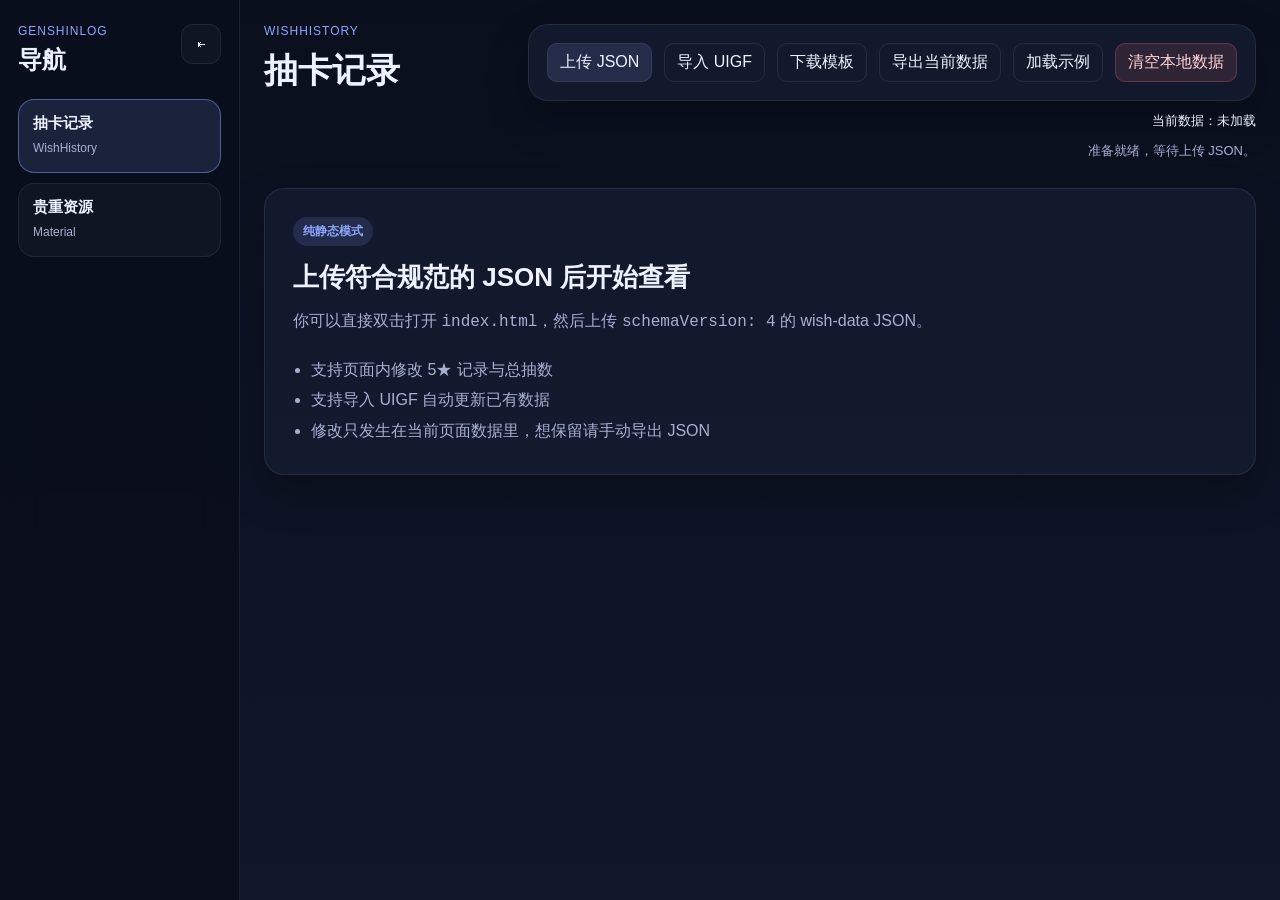
==== index.html @ 631bf640 "Upload website src file" ====
<!doctype html>
<html lang="zh-CN">
  <head>
    <meta charset="UTF-8" />
    <meta name="viewport" content="width=device-width, initial-scale=1.0" />
    <title>原神记录站</title>
    <style>
      :root {
        --bg: #0b1020;
        --panel: #151b2f;
        --border: rgba(255, 255, 255, 0.08);
        --text: #eef2ff;
        --muted: #a7b0d0;
        --accent: #8ea6ff;
        --accent-soft: rgba(142, 166, 255, 0.14);
        color-scheme: dark;
        font-family: Inter, "PingFang SC", "Microsoft YaHei", sans-serif;
      }

      * {
        box-sizing: border-box;
      }

      body {
        margin: 0;
        min-height: 100vh;
        color: var(--text);
        background: linear-gradient(180deg, #0a0f1d 0%, #10172b 100%);
      }

      .unified-app-shell {
        min-height: 100vh;
        display: grid;
        grid-template-columns: auto minmax(0, 1fr);
      }

      .sidebar {
        position: sticky;
        top: 0;
        align-self: start;
        min-height: 100vh;
        width: 240px;
        padding: 24px 18px;
        background: rgba(10, 15, 29, 0.92);
        border-right: 1px solid var(--border);
        backdrop-filter: blur(18px);
        transition: width 0.2s ease, padding 0.2s ease;
        overflow: hidden;
      }

      .sidebar.is-collapsed {
        width: 88px;
        padding-left: 14px;
        padding-right: 14px;
      }

      .sidebar-top {
        display: flex;
        align-items: flex-start;
        justify-content: space-between;
        gap: 12px;
        margin-bottom: 24px;
      }

      .sidebar-brand {
        min-width: 0;
      }

      .eyebrow {
        font-size: 12px;
        color: var(--accent);
        letter-spacing: 0.08em;
        text-transform: uppercase;
        margin-bottom: 8px;
      }

      .sidebar-title {
        margin: 0;
        font-size: 24px;
        line-height: 1.2;
      }

      .sidebar-toggle {
        width: 40px;
        height: 40px;
        border: 1px solid var(--border);
        border-radius: 12px;
        background: rgba(255, 255, 255, 0.03);
        color: var(--text);
        cursor: pointer;
        font: inherit;
        flex: 0 0 auto;
      }

      .sidebar-toggle:hover {
        background: rgba(255, 255, 255, 0.06);
      }

      .sidebar-nav {
        display: grid;
        gap: 10px;
      }

      .sidebar-tab {
        width: 100%;
        border: 1px solid var(--border);
        border-radius: 16px;
        background: rgba(255, 255, 255, 0.03);
        color: var(--text);
        padding: 14px;
        text-align: left;
        cursor: pointer;
        font: inherit;
        transition: background 0.18s ease, border-color 0.18s ease, transform 0.18s ease;
      }

      .sidebar-tab:hover {
        background: rgba(255, 255, 255, 0.06);
        transform: translateY(-1px);
      }

      .sidebar-tab.is-active {
        background: var(--accent-soft);
        border-color: rgba(142, 166, 255, 0.45);
      }

      .sidebar-tab-title {
        display: block;
        font-size: 15px;
        font-weight: 700;
        white-space: nowrap;
      }

      .sidebar-tab-desc {
        display: block;
        margin-top: 6px;
        color: var(--muted);
        font-size: 12px;
        line-height: 1.6;
      }

      .sidebar.is-collapsed .sidebar-brand,
      .sidebar.is-collapsed .sidebar-tab-desc {
        display: none;
      }

      .sidebar.is-collapsed .sidebar-tab {
        padding-left: 12px;
        padding-right: 12px;
      }

      .viewer-shell {
        min-width: 0;
        min-height: 100vh;
        padding: 0;
      }

      .viewer-frame {
        width: 100%;
        height: 100vh;
        border: 0;
        display: block;
        background: transparent;
      }

      @media (max-width: 980px) {
        .unified-app-shell {
          grid-template-columns: 1fr;
        }

        .sidebar,
        .sidebar.is-collapsed {
          position: static;
          width: auto;
          min-height: auto;
          padding: 16px;
          border-right: 0;
          border-bottom: 1px solid var(--border);
        }

        .sidebar.is-collapsed .sidebar-title,
        .sidebar.is-collapsed .sidebar-tab-desc {
          display: block;
        }

        .sidebar-nav {
          grid-template-columns: repeat(2, minmax(0, 1fr));
        }

        .viewer-frame {
          height: calc(100vh - 196px);
        }
      }

      @media (max-width: 640px) {
        .sidebar-nav {
          grid-template-columns: 1fr;
        }
      }
    </style>
  </head>
  <body>
    <div class="unified-app-shell">
      <aside class="sidebar" aria-label="页面导航" id="sidebar">
        <div class="sidebar-top">
          <div class="sidebar-brand">
            <div class="eyebrow">GENSHINLOG</div>
            <h1 class="sidebar-title">导航</h1>
          </div>
          <button id="sidebar-toggle" class="sidebar-toggle" type="button" aria-label="折叠侧边栏" aria-expanded="true">⇤</button>
        </div>

        <nav class="sidebar-nav">
          <button class="sidebar-tab is-active" type="button" data-src="./index-wish.html" aria-pressed="true">
            <span class="sidebar-tab-title">抽卡记录</span>
            <span class="sidebar-tab-desc">WishHistory</span>
          </button>
          <button class="sidebar-tab" type="button" data-src="./index-precious.html" aria-pressed="false">
            <span class="sidebar-tab-title">贵重资源</span>
            <span class="sidebar-tab-desc">Material</span>
          </button>
        </nav>
      </aside>

      <main class="viewer-shell">
        <iframe id="page-frame" class="viewer-frame" title="原神记录站页面" src="./index-wish.html"></iframe>
      </main>
    </div>

    <script>
      (() => {
        const tabs = Array.from(document.querySelectorAll('.sidebar-tab'));
        const frame = document.querySelector('#page-frame');
        const sidebar = document.querySelector('#sidebar');
        const toggle = document.querySelector('#sidebar-toggle');

        function switchPage(src) {
          tabs.forEach((tab) => {
            const active = tab.dataset.src === src;
            tab.classList.toggle('is-active', active);
            tab.setAttribute('aria-pressed', active ? 'true' : 'false');
          });
          if (frame && frame.getAttribute('src') !== src) {
            frame.setAttribute('src', src);
          }
        }

        function syncToggleState() {
          const collapsed = sidebar.classList.contains('is-collapsed');
          toggle.textContent = collapsed ? '⇥' : '⇤';
          toggle.setAttribute('aria-expanded', collapsed ? 'false' : 'true');
          toggle.setAttribute('aria-label', collapsed ? '展开侧边栏' : '折叠侧边栏');
        }

        tabs.forEach((tab) => {
          tab.addEventListener('click', () => switchPage(tab.dataset.src));
        });

        toggle.addEventListener('click', () => {
          sidebar.classList.toggle('is-collapsed');
          syncToggleState();
        });

        switchPage('./index-wish.html');
        syncToggleState();
      })();
    </script>
  </body>
</html>
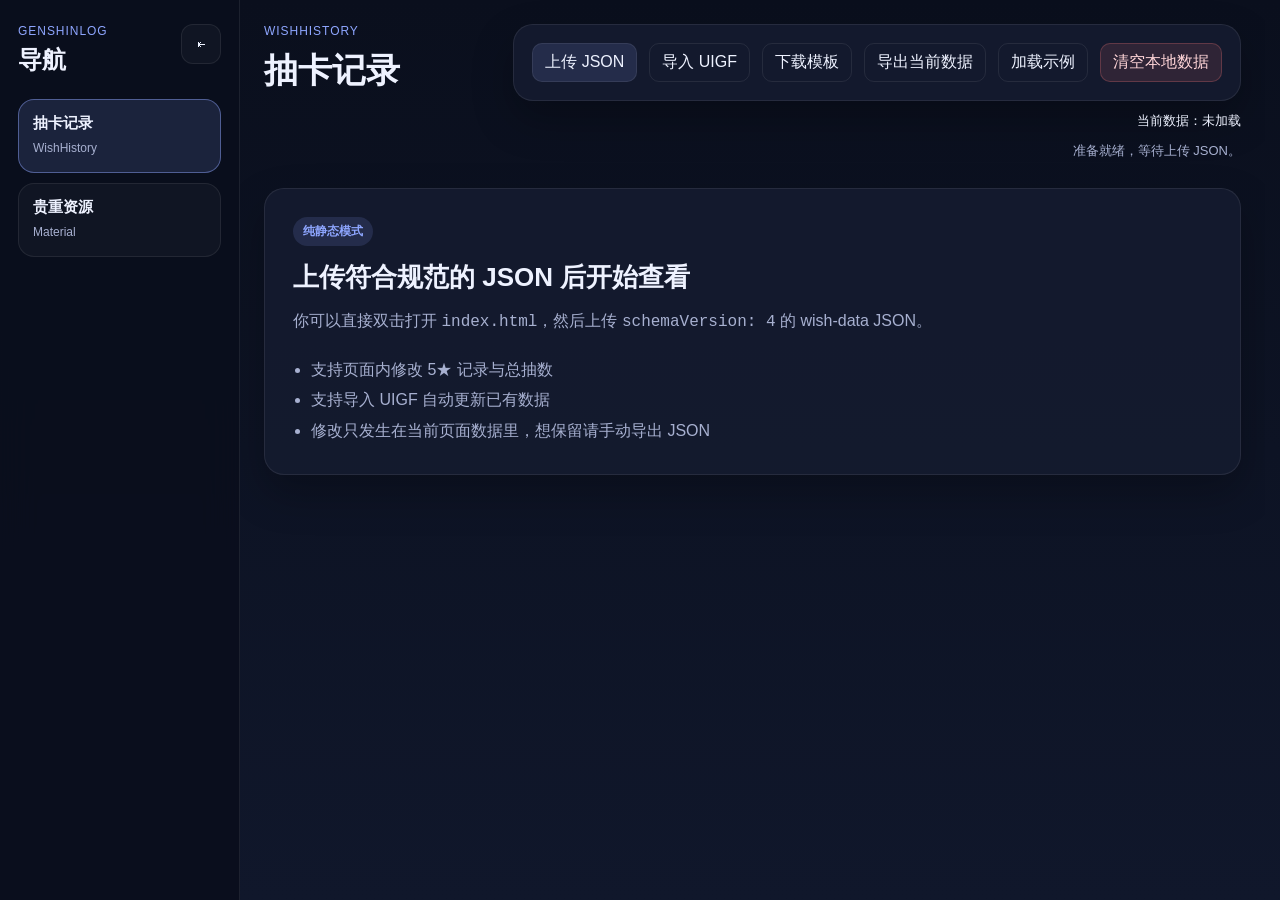
==== commit ceca66eb: "调整贵重资源表格并禁用静态缓存" ====
--- a/index.html
+++ b/index.html
@@ -3,6 +3,9 @@
   <head>
     <meta charset="UTF-8" />
     <meta name="viewport" content="width=device-width, initial-scale=1.0" />
+    <meta http-equiv="Cache-Control" content="no-cache, no-store, must-revalidate" />
+    <meta http-equiv="Pragma" content="no-cache" />
+    <meta http-equiv="Expires" content="0" />
     <title>原神记录站</title>
     <style>
       :root {
@@ -164,23 +167,77 @@
       }
 
       @media (max-width: 980px) {
+        body {
+          overflow: hidden;
+        }
+
         .unified-app-shell {
+          height: 100dvh;
+          min-height: 0;
           grid-template-columns: 1fr;
+          grid-template-rows: auto minmax(0, 1fr);
         }
 
         .sidebar,
         .sidebar.is-collapsed {
-          position: static;
+          position: relative;
+          z-index: 10;
           width: auto;
           min-height: auto;
-          padding: 16px;
+          padding: 12px 14px 10px;
           border-right: 0;
           border-bottom: 1px solid var(--border);
         }
 
-        .sidebar.is-collapsed .sidebar-title,
+        .sidebar-top,
+        .sidebar-toggle {
+          display: none;
+        }
+
+        .sidebar-nav {
+          gap: 6px;
+          grid-template-columns: repeat(2, minmax(0, 1fr));
+          padding: 4px;
+          border: 1px solid var(--border);
+          border-radius: 14px;
+          background: rgba(255, 255, 255, 0.03);
+        }
+
+        .sidebar-tab {
+          border-color: transparent;
+          border-radius: 10px;
+          padding: 10px 12px;
+          text-align: center;
+          background: transparent;
+        }
+
+        .sidebar-tab:hover {
+          transform: none;
+        }
+
+        .sidebar-tab-title {
+          font-size: 14px;
+        }
+
+        .sidebar-tab-desc,
         .sidebar.is-collapsed .sidebar-tab-desc {
-          display: block;
+          display: none;
+        }
+
+        .viewer-shell {
+          min-height: 0;
+          overflow: hidden;
+        }
+
+        .viewer-frame {
+          height: 100%;
+        }
+      }
+
+      @media (max-width: 640px) {
+        .sidebar,
+        .sidebar.is-collapsed {
+          padding: 10px 12px;
         }
 
         .sidebar-nav {
@@ -188,13 +245,7 @@
         }
 
         .viewer-frame {
-          height: calc(100vh - 196px);
-        }
-      }
-
-      @media (max-width: 640px) {
-        .sidebar-nav {
-          grid-template-columns: 1fr;
+          height: 100%;
         }
       }
     </style>
@@ -223,7 +274,7 @@
       </aside>
 
       <main class="viewer-shell">
-        <iframe id="page-frame" class="viewer-frame" title="原神记录站页面" src="./index-wish.html"></iframe>
+        <iframe id="page-frame" class="viewer-frame" title="原神记录站页面"></iframe>
       </main>
     </div>
 
@@ -233,6 +284,7 @@
         const frame = document.querySelector('#page-frame');
         const sidebar = document.querySelector('#sidebar');
         const toggle = document.querySelector('#sidebar-toggle');
+        let currentPage = '';
 
         function switchPage(src) {
           tabs.forEach((tab) => {
@@ -240,8 +292,9 @@
             tab.classList.toggle('is-active', active);
             tab.setAttribute('aria-pressed', active ? 'true' : 'false');
           });
-          if (frame && frame.getAttribute('src') !== src) {
-            frame.setAttribute('src', src);
+          if (frame && currentPage !== src) {
+            currentPage = src;
+            frame.setAttribute('src', `${src}?v=${Date.now()}`);
           }
         }
 
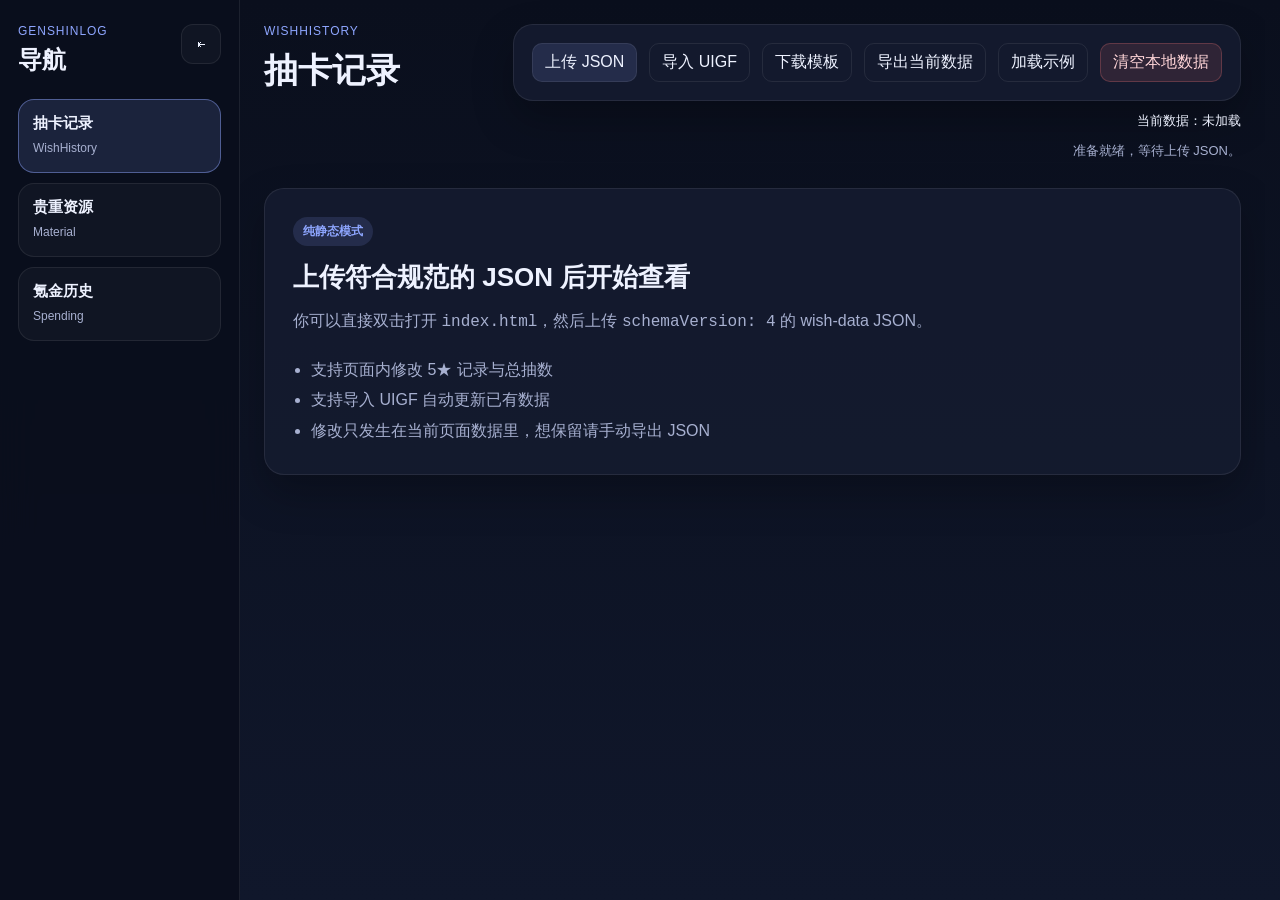
==== commit 75435a8a: "新增氪金历史页面并修复弹窗交互" ====
--- a/index.html
+++ b/index.html
@@ -3,9 +3,6 @@
   <head>
     <meta charset="UTF-8" />
     <meta name="viewport" content="width=device-width, initial-scale=1.0" />
-    <meta http-equiv="Cache-Control" content="no-cache, no-store, must-revalidate" />
-    <meta http-equiv="Pragma" content="no-cache" />
-    <meta http-equiv="Expires" content="0" />
     <title>原神记录站</title>
     <style>
       :root {
@@ -196,7 +193,7 @@
 
         .sidebar-nav {
           gap: 6px;
-          grid-template-columns: repeat(2, minmax(0, 1fr));
+          grid-template-columns: repeat(3, minmax(0, 1fr));
           padding: 4px;
           border: 1px solid var(--border);
           border-radius: 14px;
@@ -241,7 +238,7 @@
         }
 
         .sidebar-nav {
-          grid-template-columns: repeat(2, minmax(0, 1fr));
+          grid-template-columns: repeat(3, minmax(0, 1fr));
         }
 
         .viewer-frame {
@@ -270,6 +267,10 @@
             <span class="sidebar-tab-title">贵重资源</span>
             <span class="sidebar-tab-desc">Material</span>
           </button>
+          <button class="sidebar-tab" type="button" data-src="./index-spending.html" aria-pressed="false">
+            <span class="sidebar-tab-title">氪金历史</span>
+            <span class="sidebar-tab-desc">Spending</span>
+          </button>
         </nav>
       </aside>
 
@@ -284,6 +285,7 @@
         const frame = document.querySelector('#page-frame');
         const sidebar = document.querySelector('#sidebar');
         const toggle = document.querySelector('#sidebar-toggle');
+        const pageVersion = '20260812-8';
         let currentPage = '';
 
         function switchPage(src) {
@@ -294,7 +296,7 @@
           });
           if (frame && currentPage !== src) {
             currentPage = src;
-            frame.setAttribute('src', `${src}?v=${Date.now()}`);
+            frame.setAttribute('src', `${src}?v=${pageVersion}`);
           }
         }
 
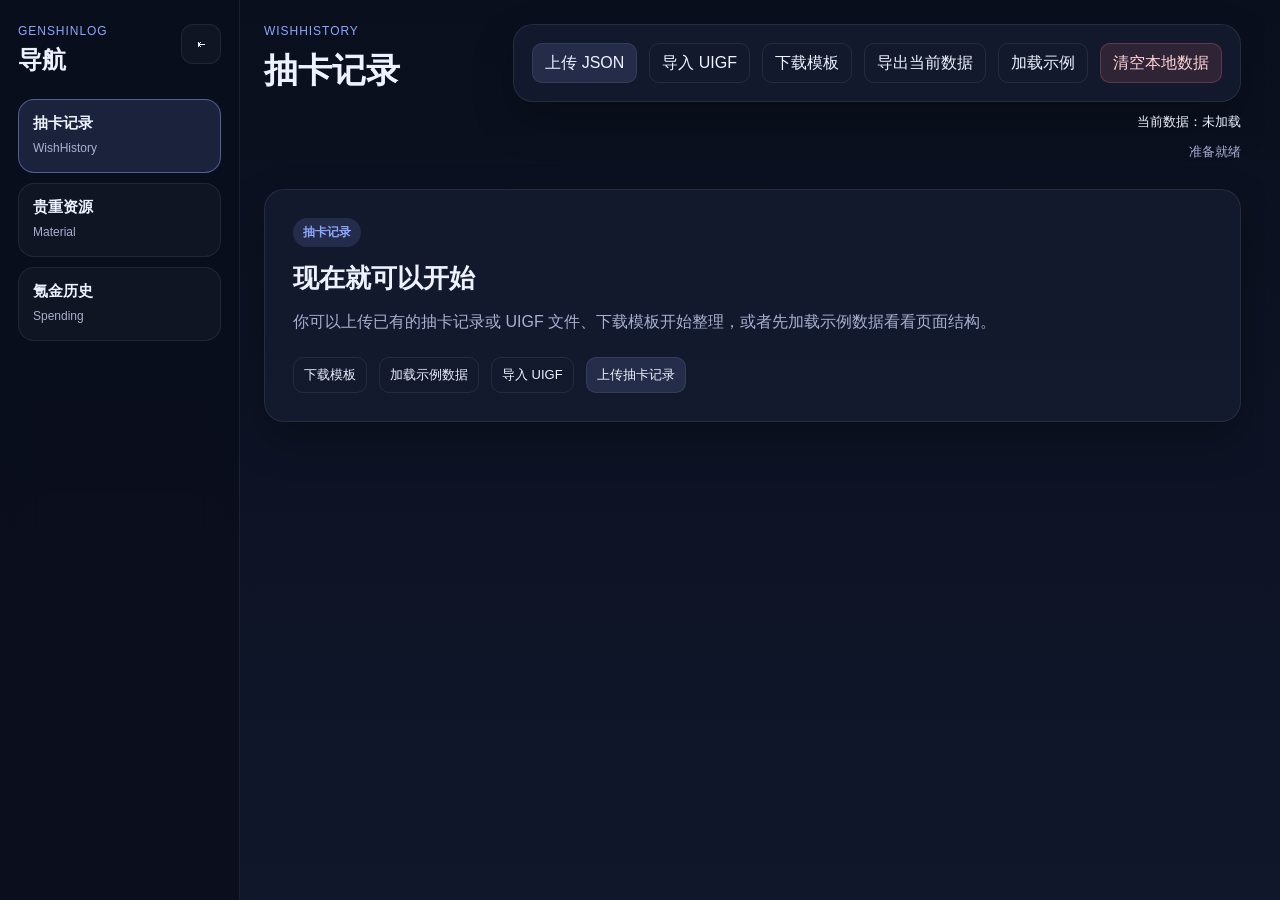
==== commit 62f25c88: "feat(wish): switch five-star history by banner" ====
--- a/index.html
+++ b/index.html
@@ -285,7 +285,7 @@
         const frame = document.querySelector('#page-frame');
         const sidebar = document.querySelector('#sidebar');
         const toggle = document.querySelector('#sidebar-toggle');
-        const pageVersion = '20260812-8';
+        const pageVersion = '20261125-2';
         let currentPage = '';
 
         function switchPage(src) {
